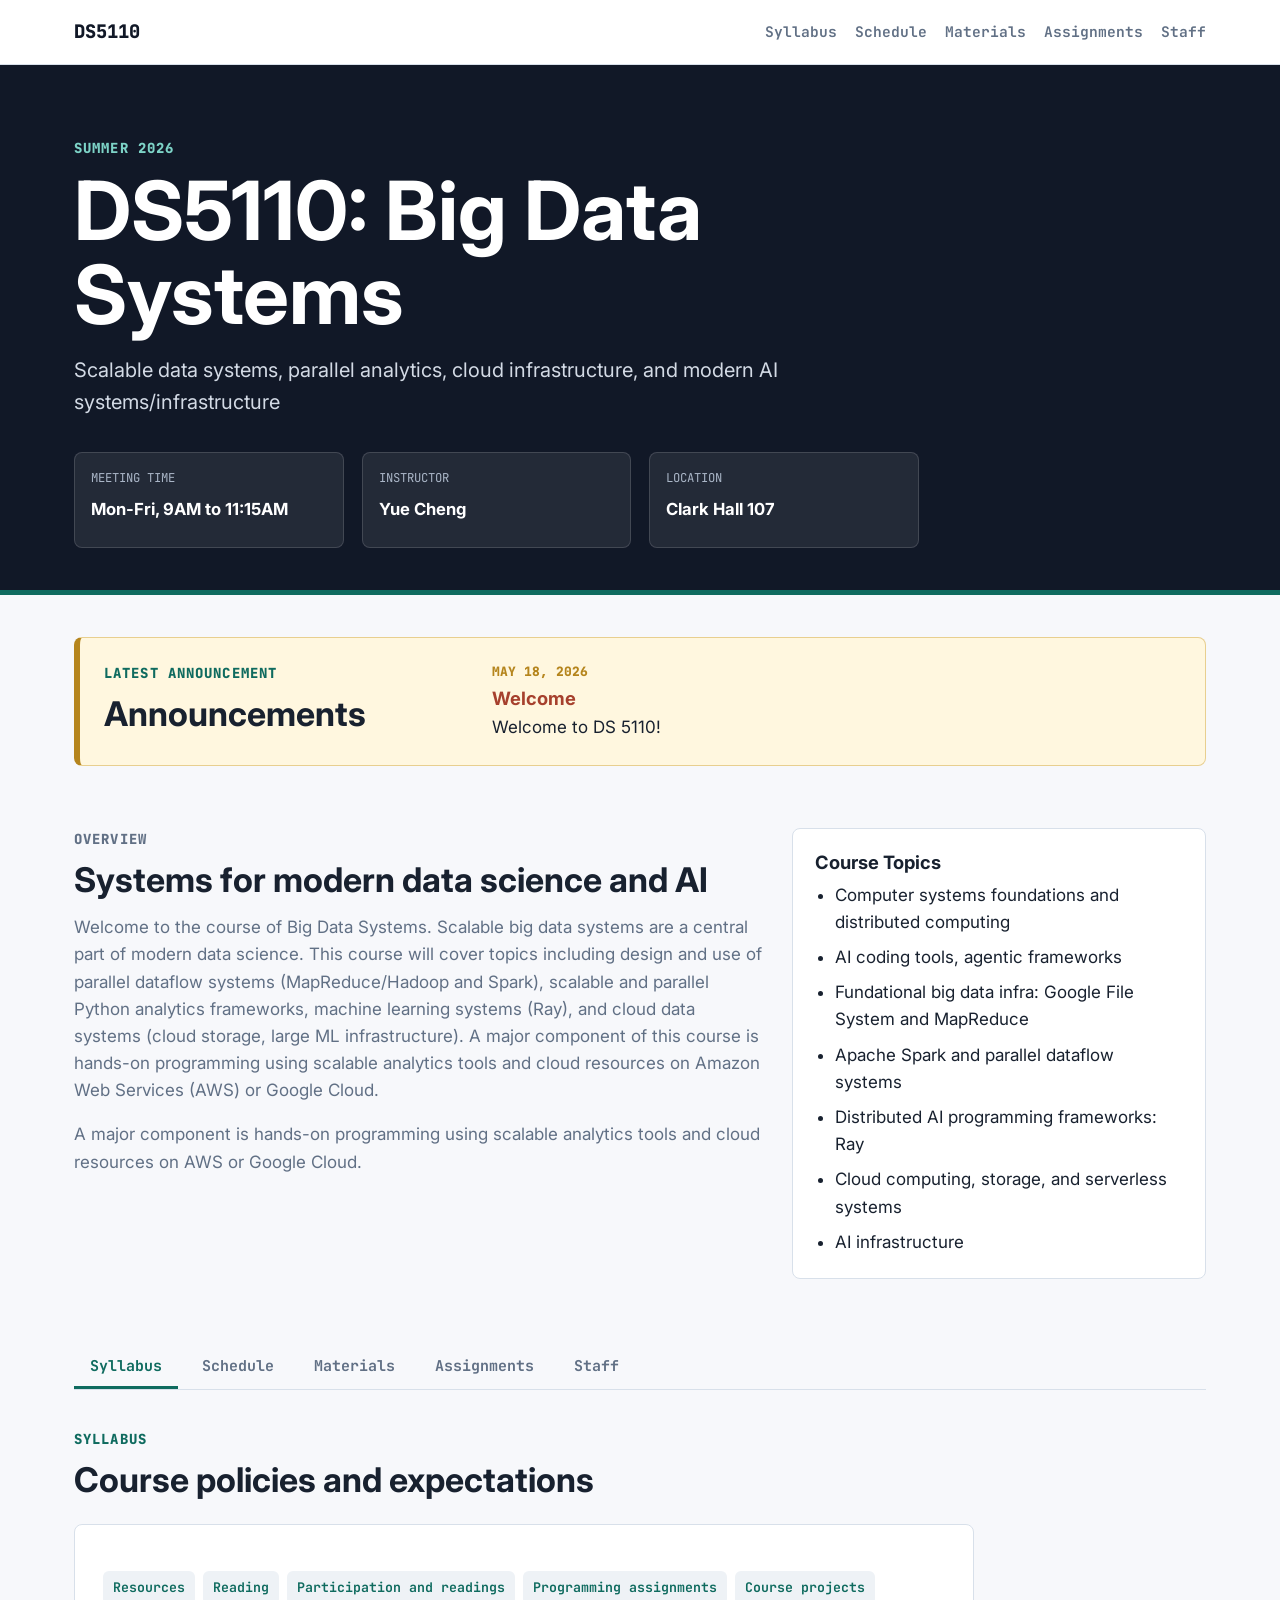
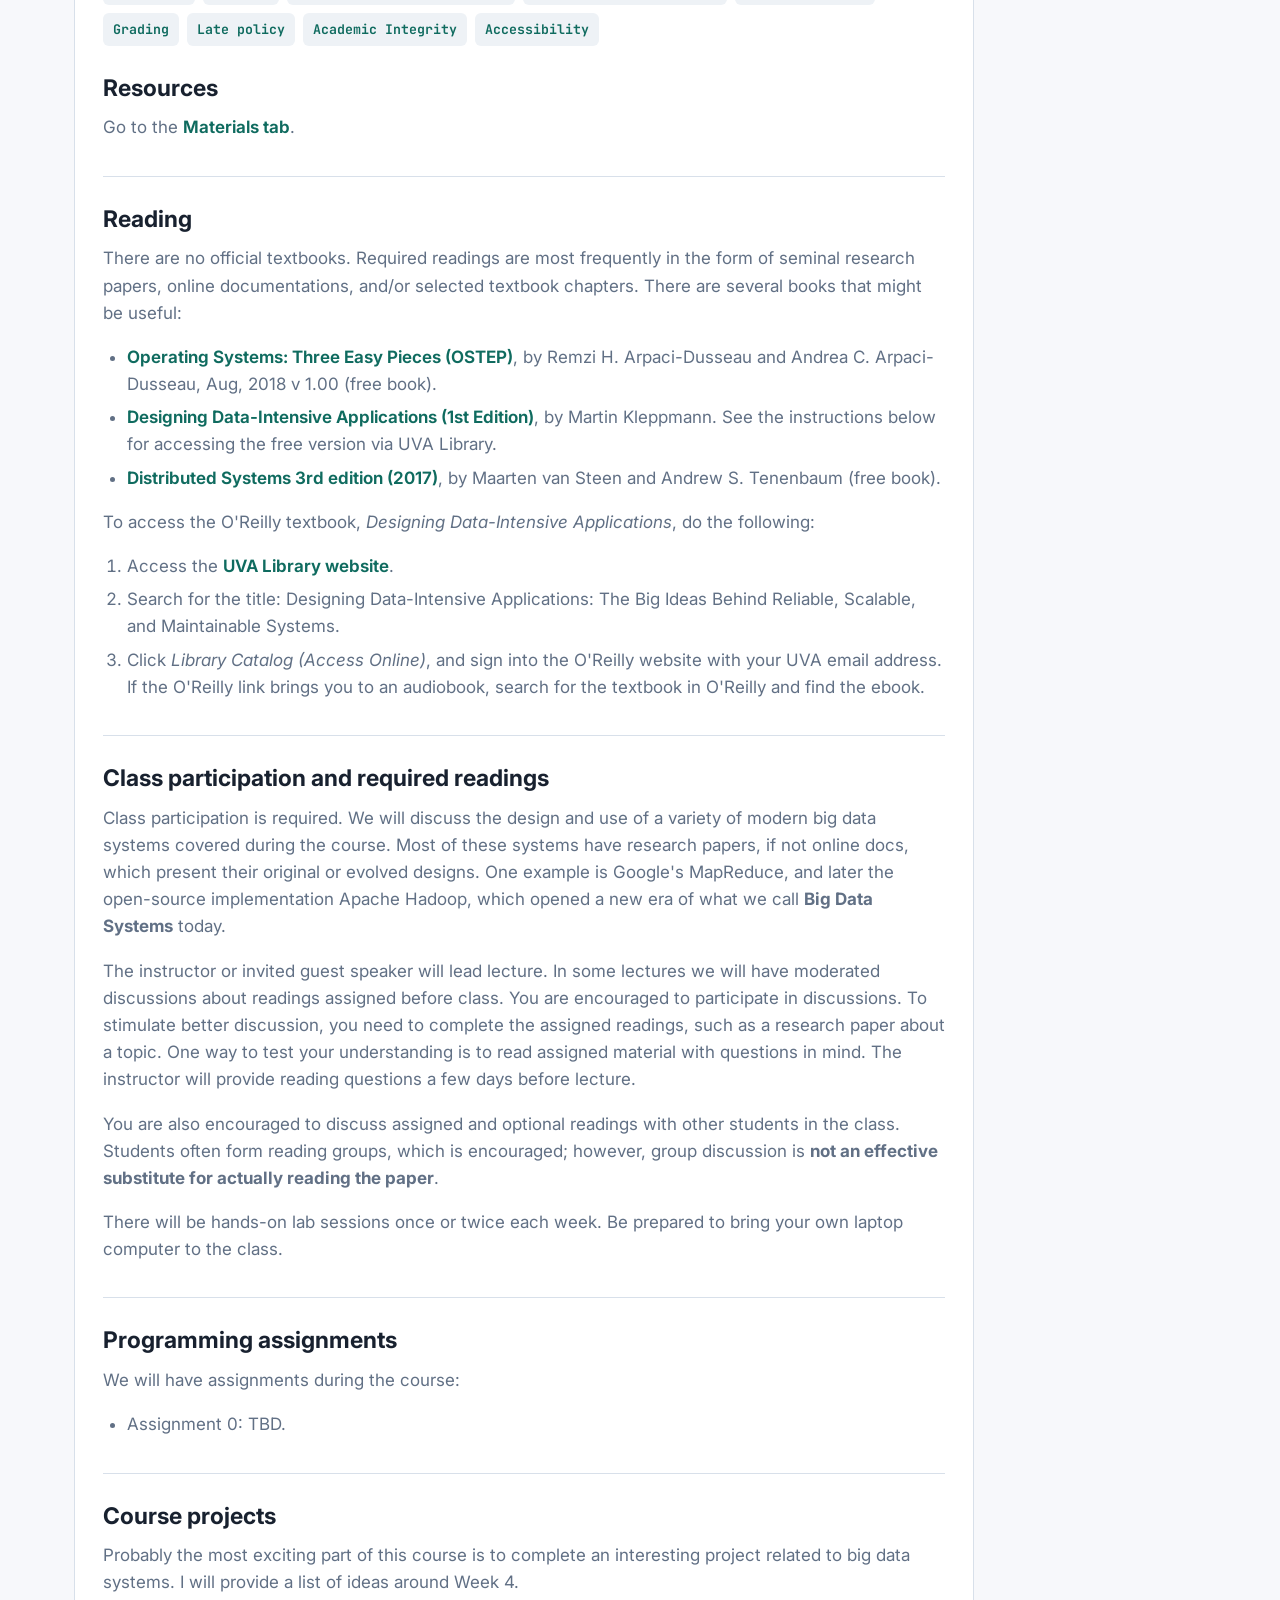
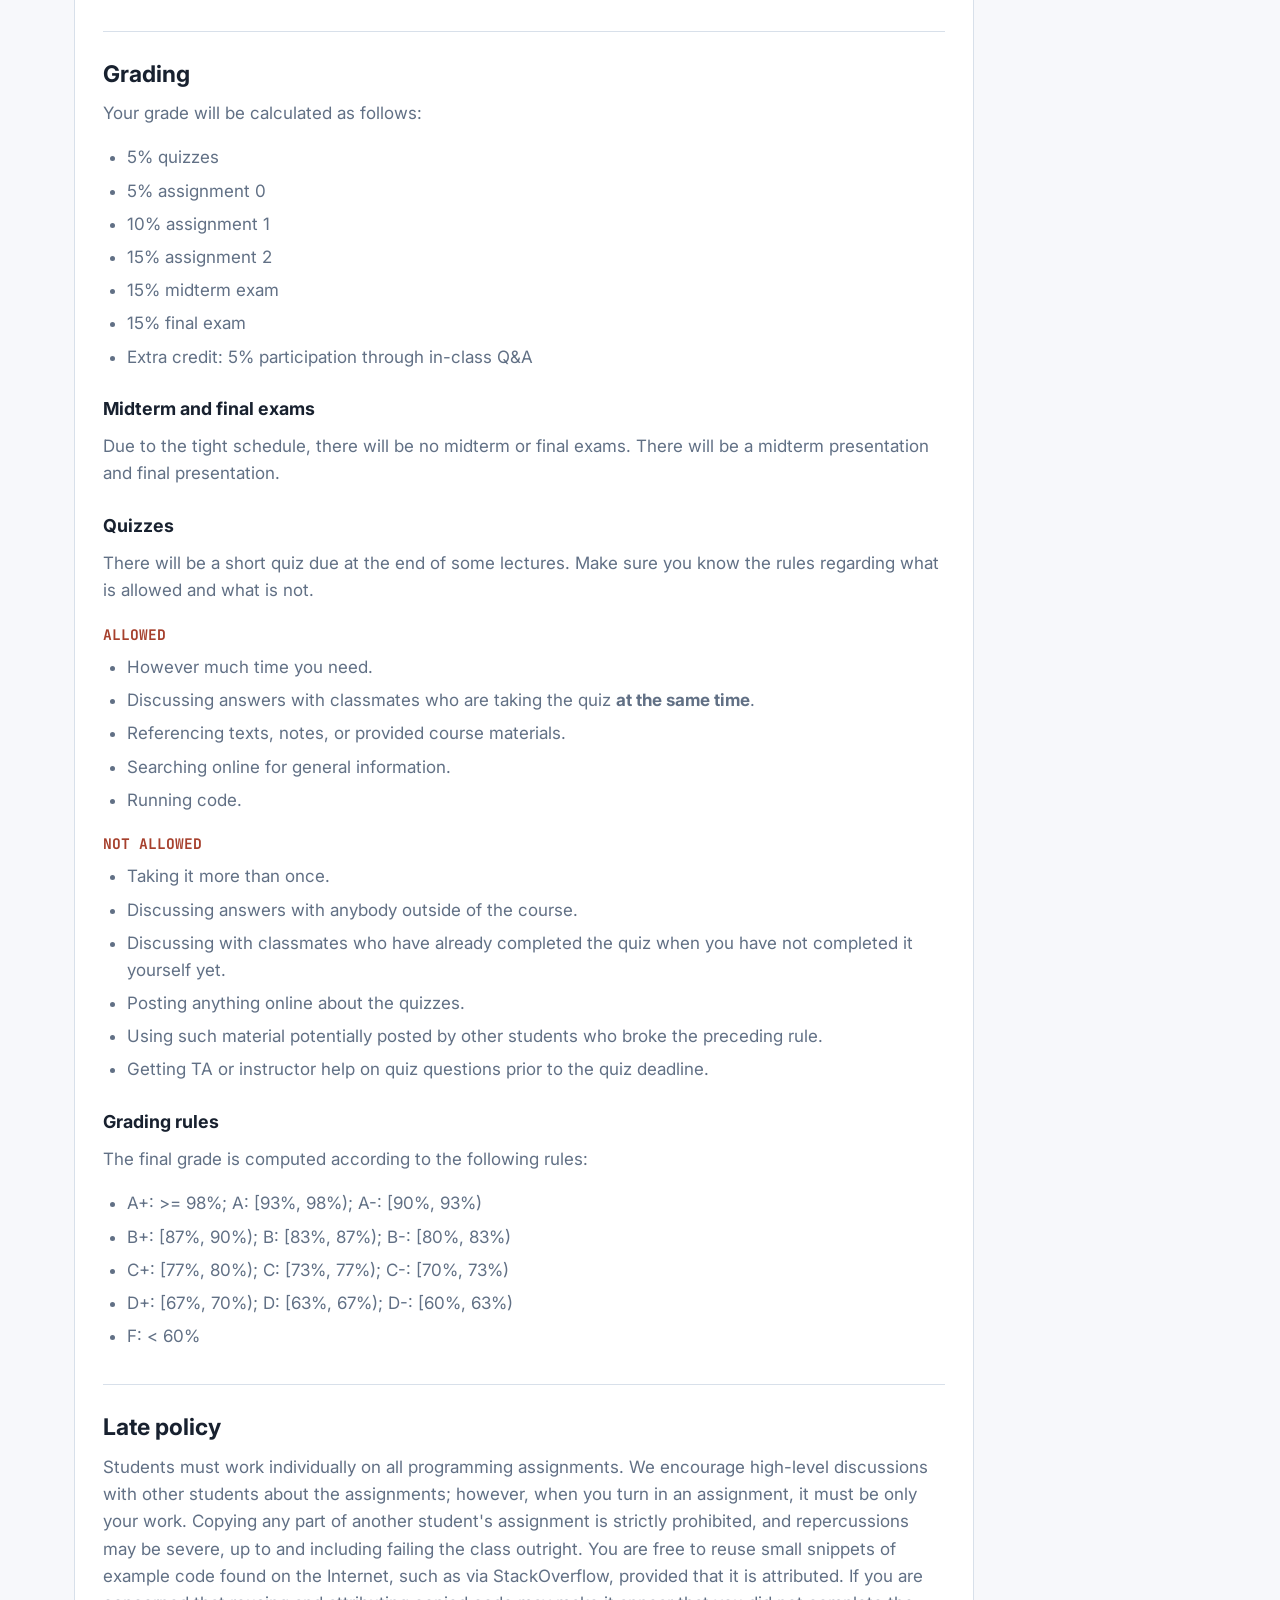
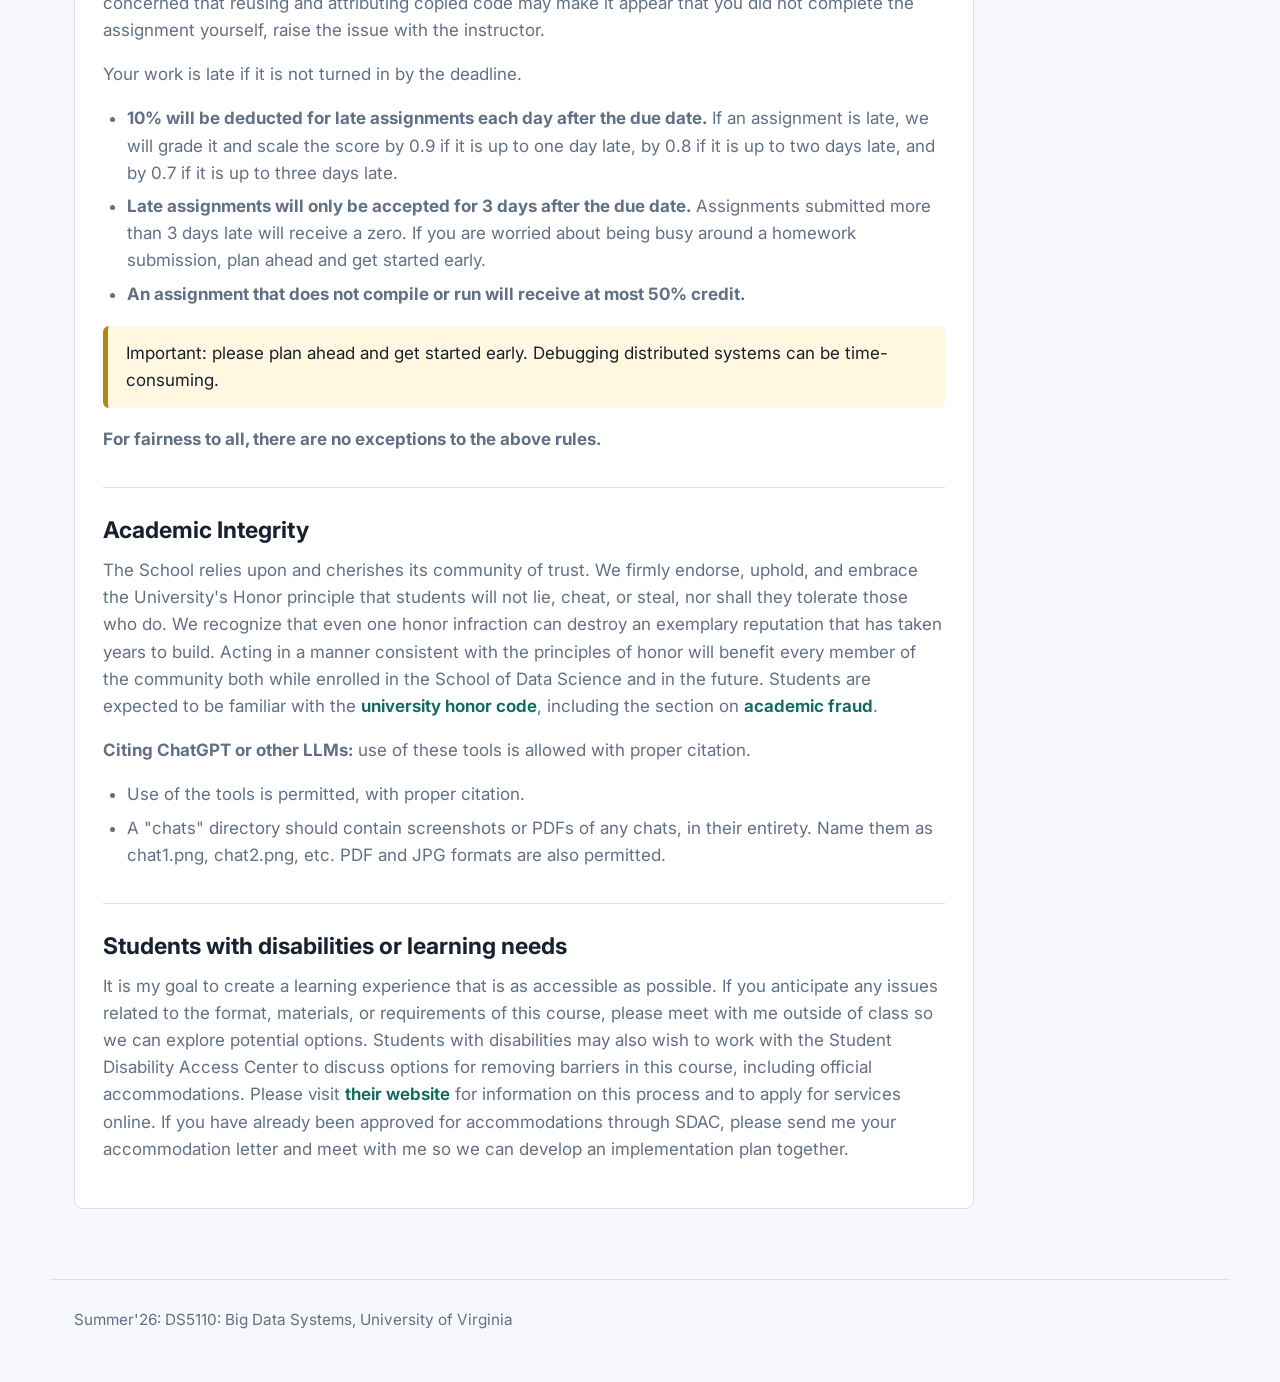
==== index.html @ e0367fbf "init commit" ====
<!DOCTYPE html>
<html lang="en">
<head>
  <meta charset="UTF-8">
  <meta name="viewport" content="width=device-width, initial-scale=1.0">
  <title>DS5110 Summer 2026 |  Data Eng II: Big Data Systems</title>
  <link rel="icon" href="assets/images/uva.ico" type="image/x-icon">
  <link rel="preconnect" href="https://fonts.googleapis.com">
  <link rel="preconnect" href="https://fonts.gstatic.com" crossorigin>
  <link href="https://fonts.googleapis.com/css2?family=JetBrains+Mono:wght@400;500;600;700&family=Inter:wght@400;500;600;700;800&display=swap" rel="stylesheet">
  <link rel="stylesheet" href="style.css?v=20260428-3">
</head>
<body>
  <nav class="nav">
    <div class="nav-inner">
      <a href="#home" class="nav-logo">DS5110</a>
      <div class="nav-links" aria-label="Course sections">
        <a href="#syllabus" data-tab-link="syllabus">Syllabus</a>
        <a href="#schedule" data-tab-link="schedule">Schedule</a>
        <a href="#materials" data-tab-link="materials">Materials</a>
        <a href="#assignments" data-tab-link="assignments">Assignments</a>
        <a href="#staff" data-tab-link="staff">Staff</a>
      </div>
    </div>
  </nav>

  <main id="home">
    <section class="hero">
      <div class="hero-content">
        <p class="term">Summer 2026</p>
        <h1>DS5110: Big Data Systems</h1>
        <p class="hero-copy">Scalable data systems, parallel analytics, cloud infrastructure, and modern AI systems/infrastructure</p>
        <div class="hero-meta" id="course-meta"></div>
      </div>
    </section>

    <section class="section announcement-section" aria-labelledby="announcement-title">
      <div class="announcement" id="announcement-box">
        <div>
          <p class="eyebrow">Latest Announcement</p>
          <h2 id="announcement-title">Announcements</h2>
        </div>
        <div class="announcement-list" id="announcement-list">
          <article class="announcement-item latest">
            <span class="announcement-date">May 4, 2026</span>
            <h3>Lecture materials will be posted here</h3>
            <p>Slides, readings, demos, and lab links will be added to the Materials tab as they become available.</p>
          </article>
        </div>
        <button class="announcement-toggle" id="announcement-toggle" type="button">Show all announcements</button>
      </div>
    </section>

    <section class="section overview-grid" aria-label="Course overview">
      <div>
        <p class="eyebrow">Overview</p>
        <h2>Systems for modern data science and AI</h2>
		<p>
	Welcome to the course of Big Data Systems. Scalable big data
systems are a central part of modern data science. This course will
cover topics including design and use of parallel dataflow systems
(MapReduce/Hadoop and Spark), scalable and parallel Python analytics
frameworks, machine learning systems (Ray), and cloud data systems
(cloud storage, large ML infrastructure). A major component of this
course is hands-on programming using scalable analytics tools and
cloud resources on Amazon Web Services (AWS) or Google Cloud.
		</p>
        <p>
A major component is hands-on programming using scalable analytics
tools and cloud resources on AWS or Google Cloud.
		</p>
      </div>
      <div class="info-panel">
        <h3>Course Topics</h3>
        <ul id="topic-list">
          <li>Computer systems foundations and distributed computing</li>
          <li>Google File System, HDFS, and MapReduce</li>
          <li>Apache Spark and parallel dataflow systems</li>
          <li>Parallel Python analytics and Ray</li>
          <li>Cloud computing, storage, and serverless systems</li>
          <li>Large-scale AI and LLM systems</li>
        </ul>
      </div>
    </section>

    <section class="section course-tabs">
      <div class="tab-list" role="tablist" aria-label="Course information">
        <button class="tab-button active" type="button" role="tab" aria-selected="true" data-tab="syllabus">Syllabus</button>
        <button class="tab-button" type="button" role="tab" aria-selected="false" data-tab="schedule">Schedule</button>
        <button class="tab-button" type="button" role="tab" aria-selected="false" data-tab="materials">Materials</button>
        <button class="tab-button" type="button" role="tab" aria-selected="false" data-tab="assignments">Assignments</button>
        <button class="tab-button" type="button" role="tab" aria-selected="false" data-tab="staff">Staff</button>
      </div>

      <section class="tab-panel active" id="syllabus" role="tabpanel">
        <div class="panel-header">
          <p class="eyebrow">Syllabus</p>
          <h2>Course policies and expectations</h2>
        </div>
        <div class="content-grid" id="syllabus-content"></div>
      </section>

      <section class="tab-panel" id="schedule" role="tabpanel">
        <div class="panel-header">
          <p class="eyebrow">Calendar</p>
          <h2>May 18 to June 12, Monday through Friday</h2>
        </div>
        <div class="schedule-tools">
          <label for="week-filter">Show</label>
          <select id="week-filter">
            <option value="all">All weeks</option>
            <option value="1">Week 1</option>
            <option value="2">Week 2</option>
            <option value="3">Week 3</option>
            <option value="4">Week 4</option>
          </select>
        </div>
        <div class="schedule-table-wrap">
          <table class="schedule-table">
            <thead>
              <tr>
                <th>Date</th>
                <th>Topic</th>
                <th>Materials</th>
                <th>Notes</th>
              </tr>
            </thead>
            <tbody id="schedule-body"></tbody>
          </table>
        </div>
      </section>

      <section class="tab-panel" id="materials" role="tabpanel">
        <div class="panel-header">
          <p class="eyebrow">Lecture Materials</p>
          <h2>Slides, readings, and demos</h2>
        </div>
        <div class="materials-grid" id="materials-grid"></div>
      </section>

      <section class="tab-panel" id="assignments" role="tabpanel">
        <div class="panel-header">
          <p class="eyebrow">Assignments</p>
          <h2>Coursework and deadlines</h2>
        </div>
        <div class="assignment-list" id="assignment-list"></div>
      </section>

      <section class="tab-panel" id="staff" role="tabpanel">
        <div class="panel-header">
          <p class="eyebrow">Staff</p>
          <h2>Instructor and course support</h2>
        </div>
        <div class="staff-grid" id="staff-grid"></div>
      </section>
    </section>
  </main>

  <footer class="footer">
    <p>Summer'26: DS5110: Big Data Systems, University of Virginia</p>
  </footer>

  <script src="app.js?v=20260428-4"></script>
</body>
</html>
---- style.css ----
*, *::before, *::after { box-sizing: border-box; }

:root {
  --bg: #f7f8fb;
  --surface: #ffffff;
  --surface-2: #eef2f6;
  --ink: #18212f;
  --muted: #617085;
  --line: #d8e0ea;
  --accent: #0f6b5f;
  --accent-2: #a6402d;
  --gold: #b5851d;
  --nav: #111827;
  --font-sans: "Inter", -apple-system, BlinkMacSystemFont, "Segoe UI", sans-serif;
  --font-mono: "JetBrains Mono", "SFMono-Regular", Consolas, monospace;
  --max-w: 1180px;
}

html {
  scroll-behavior: smooth;
  background: var(--bg);
  color: var(--ink);
  font-family: var(--font-sans);
  font-size: 17px;
  line-height: 1.6;
}

body {
  margin: 0;
  background: var(--bg);
}

a {
  color: var(--accent);
  font-weight: 650;
  text-decoration: none;
}

a:hover { text-decoration: underline; }

.nav {
  position: sticky;
  top: 0;
  z-index: 20;
  background: rgba(255, 255, 255, .94);
  border-bottom: 1px solid var(--line);
  backdrop-filter: blur(12px);
}

.nav-inner {
  max-width: var(--max-w);
  min-height: 64px;
  margin: 0 auto;
  padding: 0 24px;
  display: flex;
  align-items: center;
  justify-content: space-between;
  gap: 24px;
}

.nav-logo {
  color: var(--nav);
  font-family: var(--font-mono);
  font-size: 1.1rem;
  font-weight: 800;
  letter-spacing: 0;
}

.nav-links {
  display: flex;
  align-items: center;
  gap: 18px;
  font-family: var(--font-mono);
  font-size: .86rem;
  white-space: nowrap;
}

.nav-links a { color: var(--muted); }
.nav-links a:hover { color: var(--ink); }

.hero {
  background: var(--nav);
  color: #fff;
  border-bottom: 5px solid var(--accent);
}

.hero-content {
  max-width: var(--max-w);
  margin: 0 auto;
  padding: 72px 24px 42px;
}

.term,
.eyebrow {
  margin: 0 0 10px;
  color: var(--accent);
  font-family: var(--font-mono);
  font-size: .82rem;
  font-weight: 800;
  letter-spacing: .08em;
  text-transform: uppercase;
}

.hero .term { color: #7dd3c7; }

h1, h2, h3, p { margin-top: 0; }

h1 {
  max-width: 820px;
  margin-bottom: 18px;
  font-size: clamp(2.4rem, 7vw, 4.8rem);
  line-height: 1.02;
  letter-spacing: 0;
}

h2 {
  margin-bottom: 14px;
  font-size: 2rem;
  line-height: 1.18;
  letter-spacing: 0;
}

h3 {
  margin-bottom: 8px;
  font-size: 1.08rem;
  line-height: 1.25;
}

.hero-copy {
  max-width: 760px;
  color: #d3dae5;
  font-size: 1.18rem;
}

.hero-meta {
  display: grid;
  grid-template-columns: repeat(4, minmax(0, 1fr));
  gap: 18px;
  margin-top: 34px;
}

.meta-card {
  min-height: 96px;
  padding: 16px;
  background: rgba(255, 255, 255, .08);
  border: 1px solid rgba(255, 255, 255, .14);
  border-radius: 8px;
}

.meta-label {
  display: block;
  margin-bottom: 8px;
  color: #aab6c7;
  font-family: var(--font-mono);
  font-size: .72rem;
  text-transform: uppercase;
}

.meta-card strong {
  color: #fff;
  font-size: .98rem;
}

.section {
  max-width: var(--max-w);
  margin: 0 auto;
  padding: 42px 24px;
}

.announcement-section { padding-bottom: 20px; }

.announcement {
  display: grid;
  grid-template-columns: minmax(240px, 360px) 1fr;
  gap: 28px;
  padding: 24px;
  background: #fff7df;
  border: 1px solid #e8cf8f;
  border-left: 6px solid var(--gold);
  border-radius: 8px;
}

.announcement h2 { margin-bottom: 0; }
.announcement p:last-child { margin-bottom: 0; }

.announcement-list {
  display: grid;
  gap: 34px;
}

.announcement-item {
  padding-top: 34px;
  margin-top: 0;
  border-top: 1px solid rgba(181, 133, 29, .35);
}

.announcement-item:first-child {
  padding-top: 0;
  border-top: 0;
}

.announcement-item + .announcement-item {
  margin-top: 10px;
}

.announcement-item h3 {
  margin-bottom: 4px;
}

.announcement-item.latest h3 {
  color: var(--accent-2);
}

.announcement-date {
  display: block;
  margin-bottom: 4px;
  color: var(--gold);
  font-family: var(--font-mono);
  font-size: .76rem;
  font-weight: 800;
  text-transform: uppercase;
}

.announcement-toggle {
  justify-self: start;
  min-height: 38px;
  margin-top: 18px;
  padding: 0;
  color: var(--accent);
  background: transparent;
  border: 0;
  border-bottom: 1px solid currentColor;
  font-family: var(--font-mono);
  font-size: .84rem;
  font-weight: 800;
  cursor: pointer;
}

.announcement-toggle:hover {
  color: var(--accent-2);
}

.overview-grid {
  display: grid;
  grid-template-columns: minmax(0, 1.25fr) minmax(300px, .75fr);
  gap: 28px;
  align-items: start;
}

.overview-grid p { color: var(--muted); }

.info-panel,
.content-card,
.material-card,
.assignment-row,
.staff-card {
  background: var(--surface);
  border: 1px solid var(--line);
  border-radius: 8px;
}

.info-panel { padding: 22px; }

.info-panel ul {
  margin: 0;
  padding-left: 20px;
}

.info-panel li + li { margin-top: 8px; }

.course-tabs { padding-top: 24px; }

.tab-list {
  display: flex;
  gap: 8px;
  margin-bottom: 18px;
  overflow-x: auto;
  border-bottom: 1px solid var(--line);
}

.tab-button {
  appearance: none;
  min-height: 44px;
  padding: 10px 16px;
  background: transparent;
  color: var(--muted);
  border: 0;
  border-bottom: 3px solid transparent;
  font-family: var(--font-mono);
  font-size: .88rem;
  font-weight: 700;
  cursor: pointer;
}

.tab-button.active {
  color: var(--accent);
  border-bottom-color: var(--accent);
}

.tab-panel {
  display: none;
  padding-top: 20px;
}

.tab-panel.active { display: block; }

.panel-header {
  max-width: 780px;
  margin-bottom: 24px;
}

.content-grid {
  display: grid;
  grid-template-columns: repeat(2, minmax(0, 1fr));
  gap: 16px;
}

.syllabus-doc {
  max-width: 900px;
  padding: 28px;
  background: var(--surface);
  border: 1px solid var(--line);
  border-radius: 8px;
}

.syllabus-doc section + section {
  margin-top: 34px;
  padding-top: 28px;
  border-top: 1px solid var(--line);
}

.syllabus-doc h3 {
  margin-bottom: 12px;
  font-size: 1.35rem;
}

.syllabus-doc h4 {
  margin: 24px 0 10px;
  font-size: 1.05rem;
}

.syllabus-doc h5 {
  margin: 18px 0 8px;
  color: var(--accent-2);
  font-family: var(--font-mono);
  font-size: .86rem;
  text-transform: uppercase;
}

.syllabus-doc p,
.syllabus-doc li {
  color: var(--muted);
}

.syllabus-doc ul,
.syllabus-doc ol {
  margin-top: 0;
  padding-left: 24px;
}

.syllabus-doc li + li {
  margin-top: 6px;
}

.syllabus-doc blockquote {
  margin: 18px 0;
  padding: 14px 18px;
  color: var(--ink);
  background: #fff7df;
  border-left: 5px solid var(--gold);
  border-radius: 6px;
}

.source-note {
  color: var(--muted);
  font-family: var(--font-mono);
  font-size: .82rem;
}

.syllabus-toc {
  display: flex;
  flex-wrap: wrap;
  gap: 8px;
  margin: 18px 0 28px;
}

.syllabus-toc a {
  padding: 6px 10px;
  background: var(--surface-2);
  border-radius: 6px;
  font-family: var(--font-mono);
  font-size: .78rem;
}

.content-card,
.material-card,
.staff-card {
  padding: 20px;
}

.content-card p,
.assignment-row p,
.staff-card p,
.material-card p {
  margin-bottom: 0;
  color: var(--muted);
}

.schedule-tools {
  display: flex;
  align-items: center;
  gap: 10px;
  margin-bottom: 14px;
  font-family: var(--font-mono);
  font-size: .88rem;
}

.schedule-tools select {
  min-height: 38px;
  padding: 6px 10px;
  color: var(--ink);
  background: var(--surface);
  border: 1px solid var(--line);
  border-radius: 6px;
  font: inherit;
}

.schedule-table-wrap {
  overflow-x: auto;
  background: var(--surface);
  border: 1px solid var(--line);
  border-radius: 8px;
}

.schedule-table {
  width: 100%;
  border-collapse: collapse;
  min-width: 780px;
}

.schedule-table th,
.schedule-table td {
  padding: 14px 16px;
  text-align: left;
  vertical-align: top;
  border-bottom: 1px solid var(--line);
}

.schedule-table th {
  background: var(--surface-2);
  color: var(--muted);
  font-family: var(--font-mono);
  font-size: .78rem;
  text-transform: uppercase;
}

.schedule-table tr:last-child td { border-bottom: 0; }

.date-cell strong {
  display: block;
  white-space: nowrap;
}

.week-label {
  display: block;
  margin-bottom: 4px;
  color: var(--accent-2);
  font-family: var(--font-mono);
  font-size: .74rem;
  font-weight: 800;
  text-transform: uppercase;
}

.materials-cell,
.note-cell {
  color: var(--muted);
}

.materials-grid,
.staff-grid {
  display: grid;
  grid-template-columns: repeat(2, minmax(0, 1fr));
  gap: 16px;
}

.material-links {
  display: flex;
  flex-wrap: wrap;
  gap: 10px;
  margin-top: 14px;
  font-family: var(--font-mono);
  font-size: .86rem;
}

.muted { color: var(--muted); }

.assignment-list {
  display: grid;
  gap: 12px;
}

.assignment-row {
  display: grid;
  grid-template-columns: 1fr auto;
  gap: 18px;
  align-items: center;
  padding: 18px 20px;
}

.assignment-row h3 a {
  color: var(--ink);
}

.assignment-row h3 a:hover {
  color: var(--accent);
}

.assignment-meta {
  display: flex;
  flex-wrap: wrap;
  gap: 8px;
  justify-content: flex-end;
}

.assignment-meta span {
  padding: 4px 8px;
  background: var(--surface-2);
  border-radius: 6px;
  color: var(--muted);
  font-family: var(--font-mono);
  font-size: .78rem;
}

.assignment-meta .status-open {
  color: #0f5132;
  background: #dff3e8;
}

.assignment-meta .status-closed {
  color: #842029;
  background: #f8d7da;
}

.assignment-action {
  justify-self: end;
}

.doc-page {
  background: var(--bg);
}

.doc-shell {
  max-width: 960px;
  margin: 0 auto;
  padding: 44px 24px 64px;
}

.doc-back {
  display: inline-flex;
  margin-bottom: 24px;
  font-family: var(--font-mono);
  font-size: .86rem;
}

.assignment-doc {
  padding: 36px;
  background: var(--surface);
  border: 1px solid var(--line);
  border-radius: 8px;
}

.assignment-doc header {
  padding-bottom: 24px;
  margin-bottom: 28px;
  border-bottom: 1px solid var(--line);
}

.assignment-doc .assignment-kicker {
  margin-bottom: 8px;
  color: var(--accent);
  font-family: var(--font-mono);
  font-size: .82rem;
  font-weight: 800;
  letter-spacing: .08em;
  text-transform: uppercase;
}

.assignment-doc h1 {
  color: var(--ink);
  font-size: clamp(2rem, 5vw, 3.2rem);
}

.assignment-due {
  margin-bottom: 0;
  color: var(--accent-2);
  font-family: var(--font-mono);
  font-weight: 800;
}

.assignment-doc section + section {
  margin-top: 34px;
  padding-top: 28px;
  border-top: 1px solid var(--line);
}

.assignment-doc h2 {
  font-size: 1.45rem;
}

.assignment-doc h3 {
  margin-top: 22px;
  color: var(--ink);
}

.assignment-doc p,
.assignment-doc li {
  color: var(--muted);
}

.assignment-doc ul,
.assignment-doc ol {
  padding-left: 24px;
}

.assignment-doc li + li {
  margin-top: 8px;
}

.assignment-doc pre {
  overflow-x: auto;
  padding: 16px;
  color: #e7edf5;
  background: #111827;
  border-radius: 8px;
  font-family: var(--font-mono);
  font-size: .88rem;
  line-height: 1.6;
}

.assignment-doc code {
  font-family: var(--font-mono);
}

.assignment-doc :not(pre) > code {
  padding: 2px 5px;
  color: var(--accent-2);
  background: var(--surface-2);
  border-radius: 4px;
}

.assignment-callout {
  margin: 20px 0;
  padding: 16px 18px;
  color: var(--ink);
  background: #fff7df;
  border-left: 5px solid var(--gold);
  border-radius: 6px;
}

.assignment-doc figure {
  width: fit-content;
  max-width: 100%;
  margin: 22px auto;
}

.assignment-doc img {
  display: block;
  max-width: min(100%, 720px);
  height: auto;
  border: 1px solid var(--line);
  border-radius: 8px;
}

.assignment-doc figcaption {
  margin-top: 8px;
  color: var(--muted);
  font-family: var(--font-mono);
  font-size: .78rem;
  text-align: center;
}

.staff-role {
  display: inline-block;
  margin-bottom: 10px;
  color: var(--accent-2);
  font-family: var(--font-mono);
  font-size: .76rem;
  font-weight: 800;
  text-transform: uppercase;
}

.footer {
  max-width: var(--max-w);
  margin: 28px auto 0;
  padding: 28px 24px 46px;
  border-top: 1px solid var(--line);
  color: var(--muted);
  font-size: .9rem;
}

.footer p { margin-bottom: 4px; }

@media (max-width: 900px) {
  .hero-meta,
  .overview-grid,
  .content-grid,
  .materials-grid,
  .staff-grid,
  .announcement {
    grid-template-columns: 1fr;
  }

  .assignment-row {
    grid-template-columns: 1fr;
    align-items: start;
  }

  .assignment-meta { justify-content: flex-start; }
}

@media (max-width: 680px) {
  html { font-size: 16px; }

  .nav-inner {
    align-items: flex-start;
    flex-direction: column;
    padding-top: 12px;
    padding-bottom: 12px;
    gap: 8px;
  }

  .nav-links {
    width: 100%;
    gap: 12px;
    overflow-x: auto;
  }

  .hero-content { padding-top: 48px; }
  .section { padding-left: 16px; padding-right: 16px; }
}
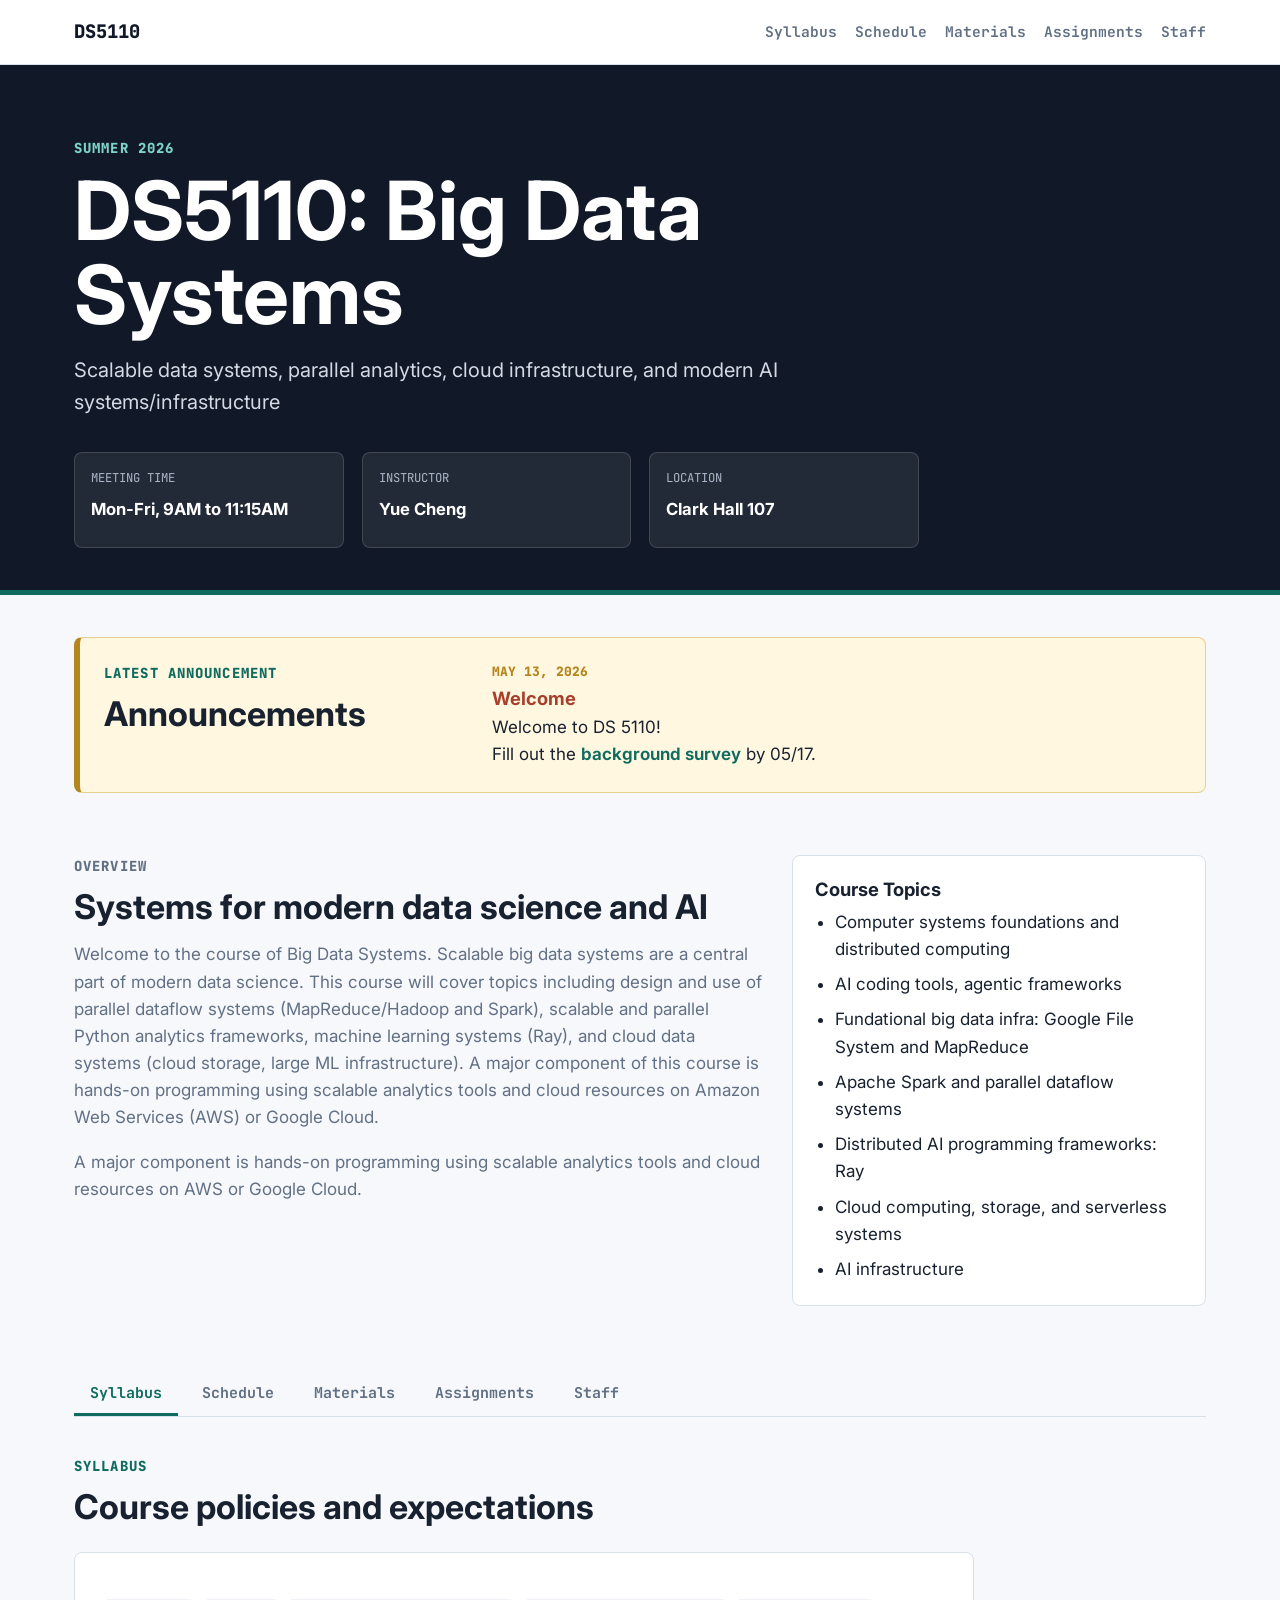
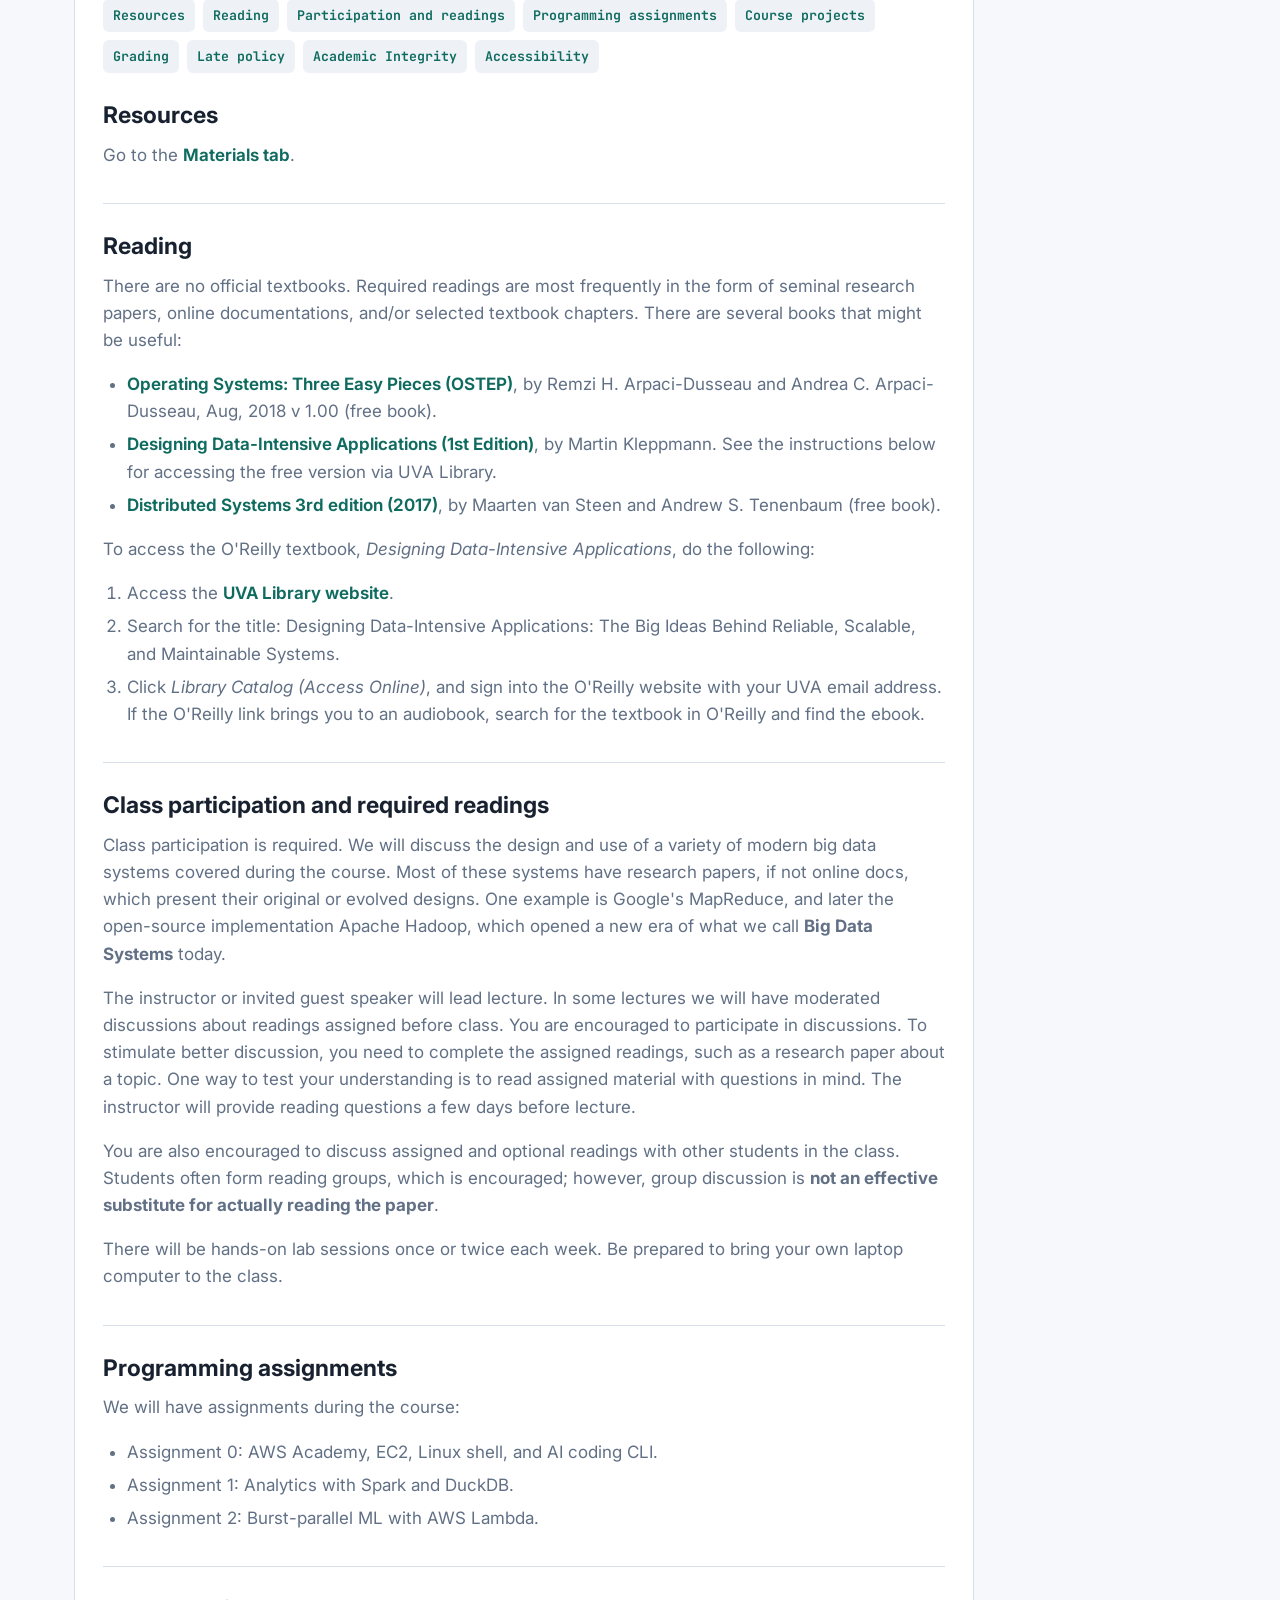
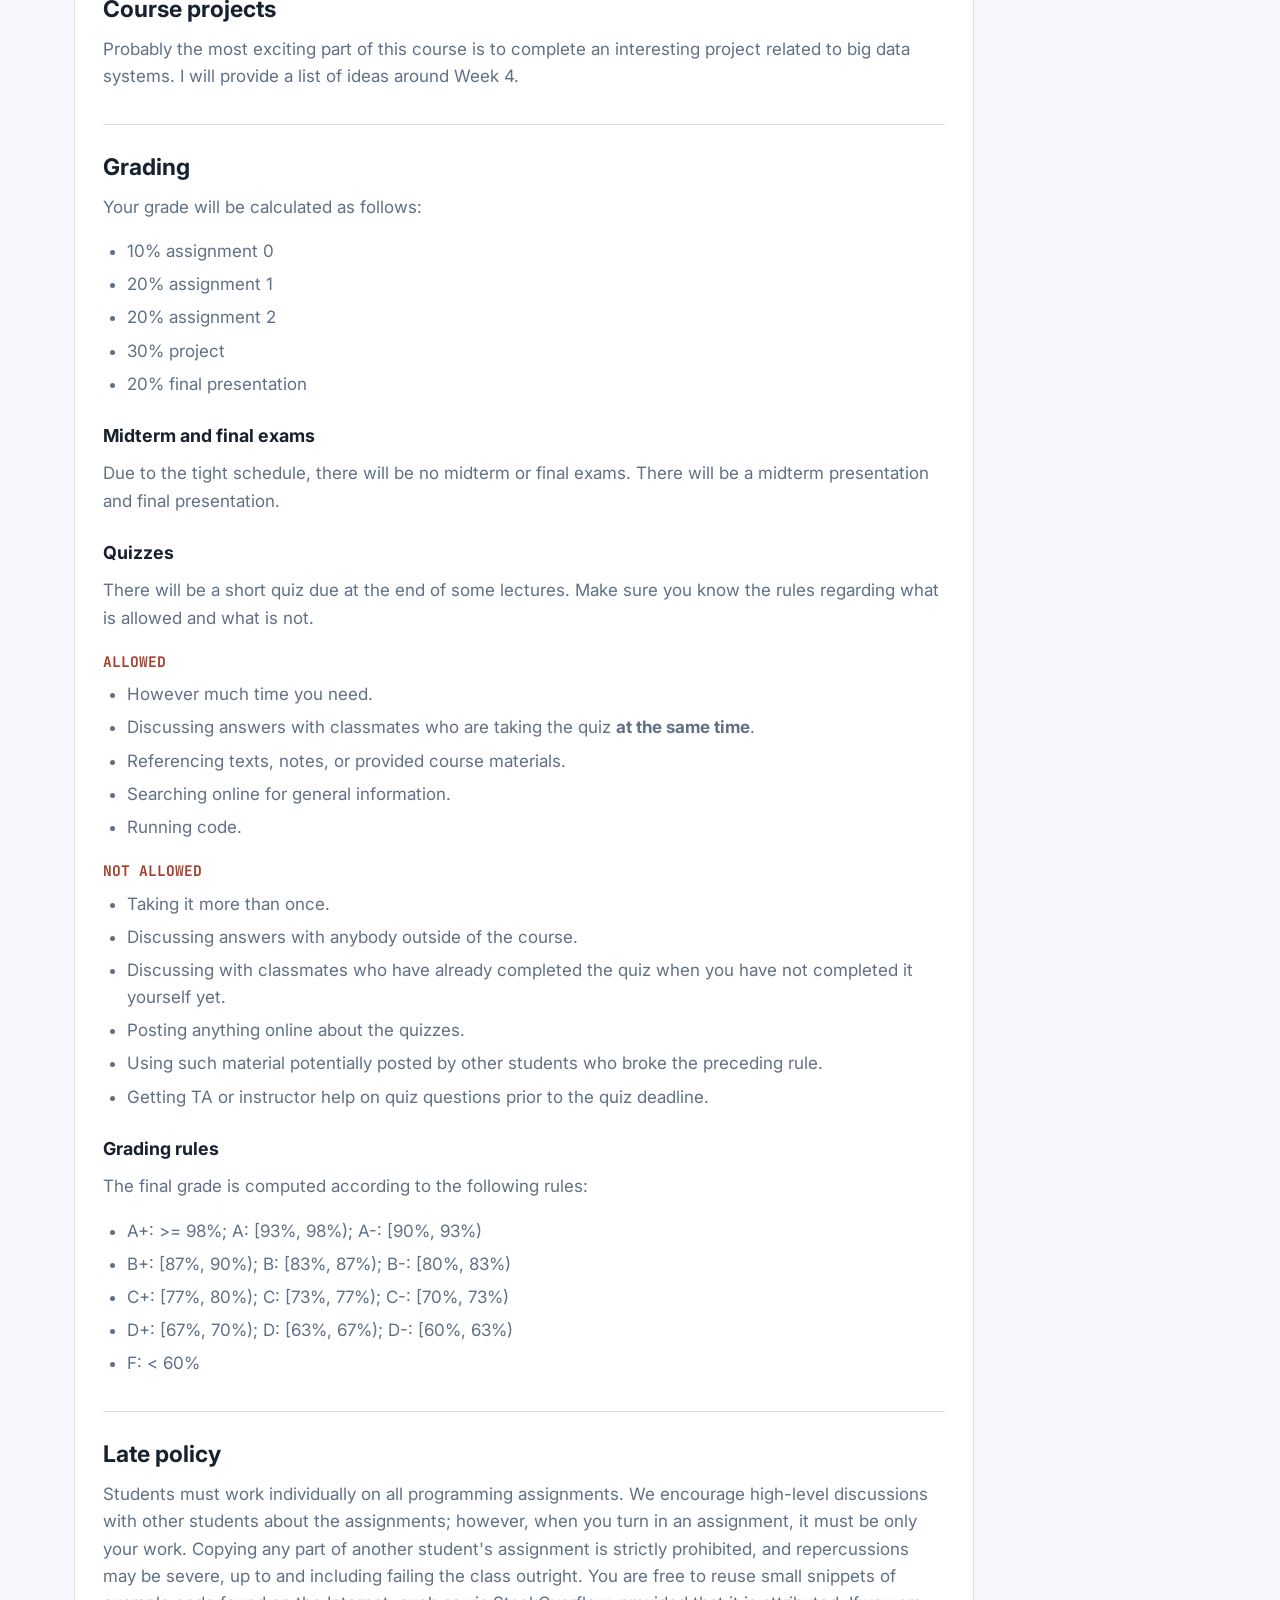
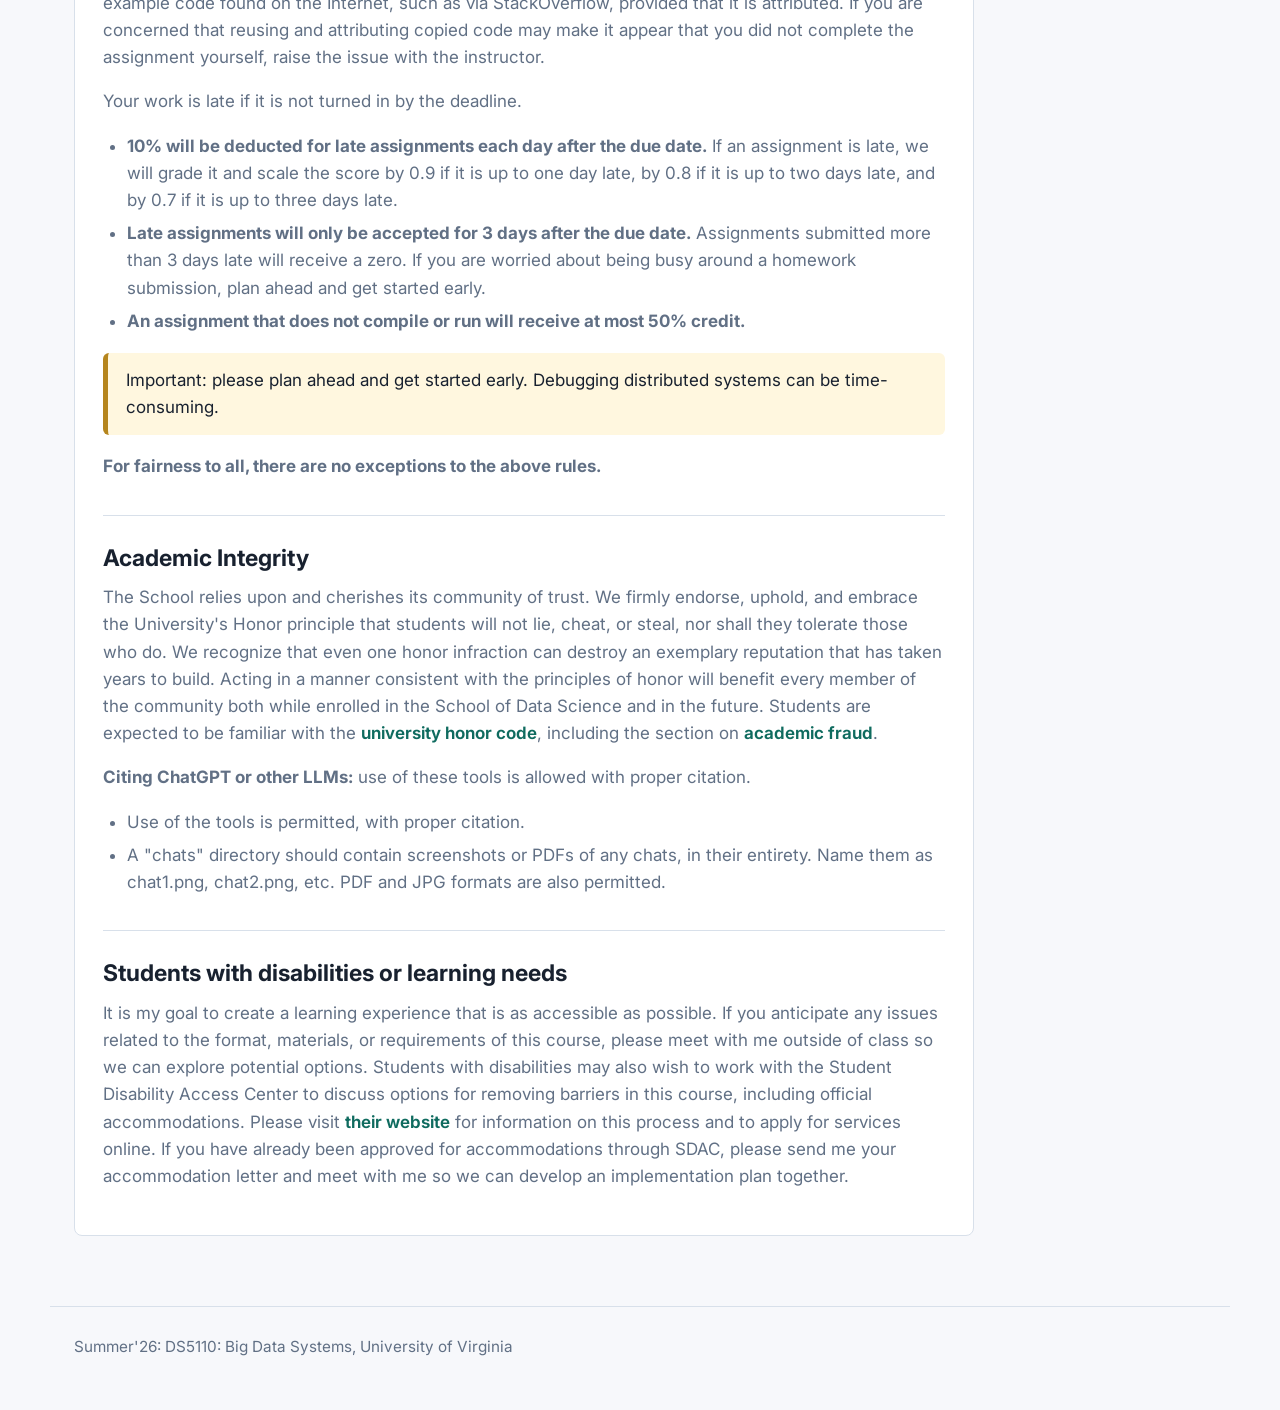
==== commit 4f398a61: "added survey link" ====
--- a/index.html
+++ b/index.html
@@ -160,6 +160,6 @@
     <p>Summer'26: DS5110: Big Data Systems, University of Virginia</p>
   </footer>
 
-  <script src="app.js?v=20260428-4"></script>
+  <script src="app.js?v=20260513-2"></script>
 </body>
 </html>
--- a/style.css
+++ b/style.css
@@ -476,6 +476,10 @@
   color: var(--muted);
 }
 
+.materials-cell .material-line + .material-line {
+  margin-top: 6px;
+}
+
 .materials-grid,
 .staff-grid {
   display: grid;
@@ -628,6 +632,8 @@
 
 .assignment-doc pre {
   overflow-x: auto;
+  white-space: pre-wrap;
+  overflow-wrap: anywhere;
   padding: 16px;
   color: #e7edf5;
   background: #111827;
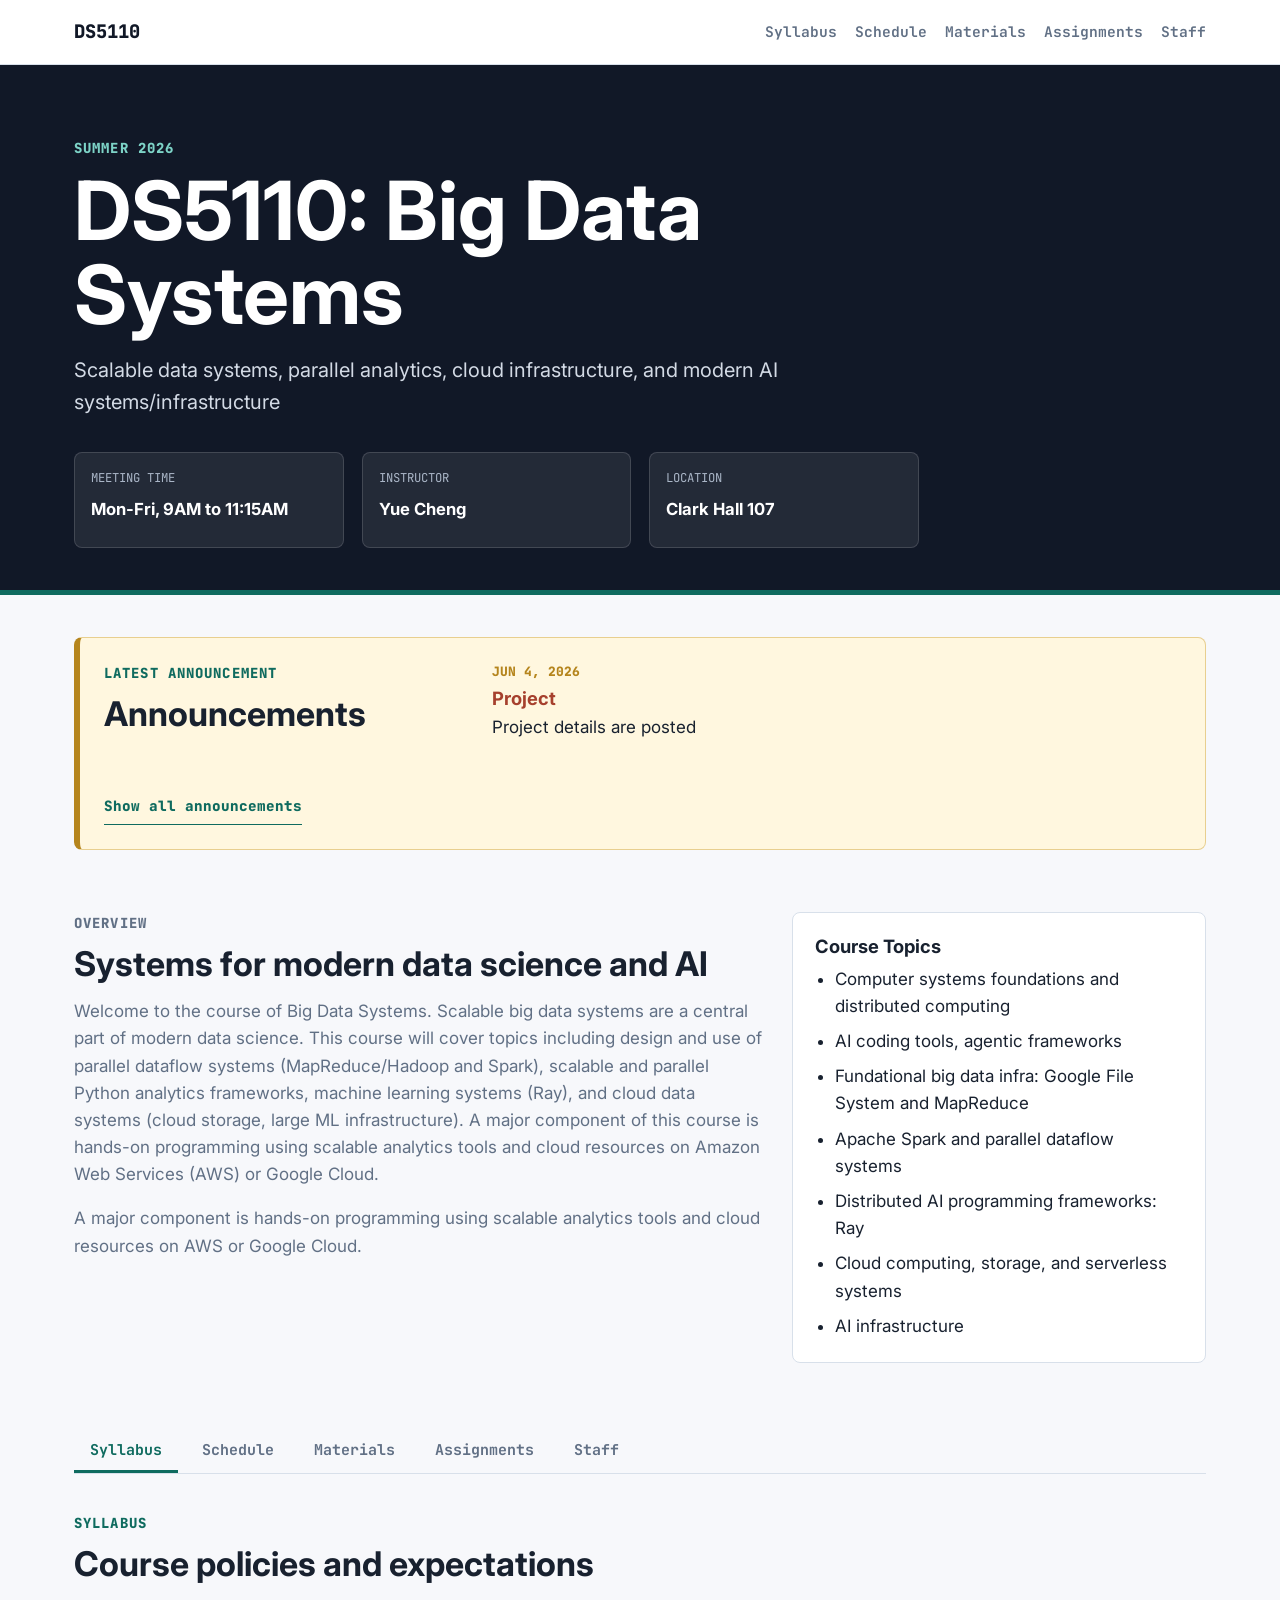
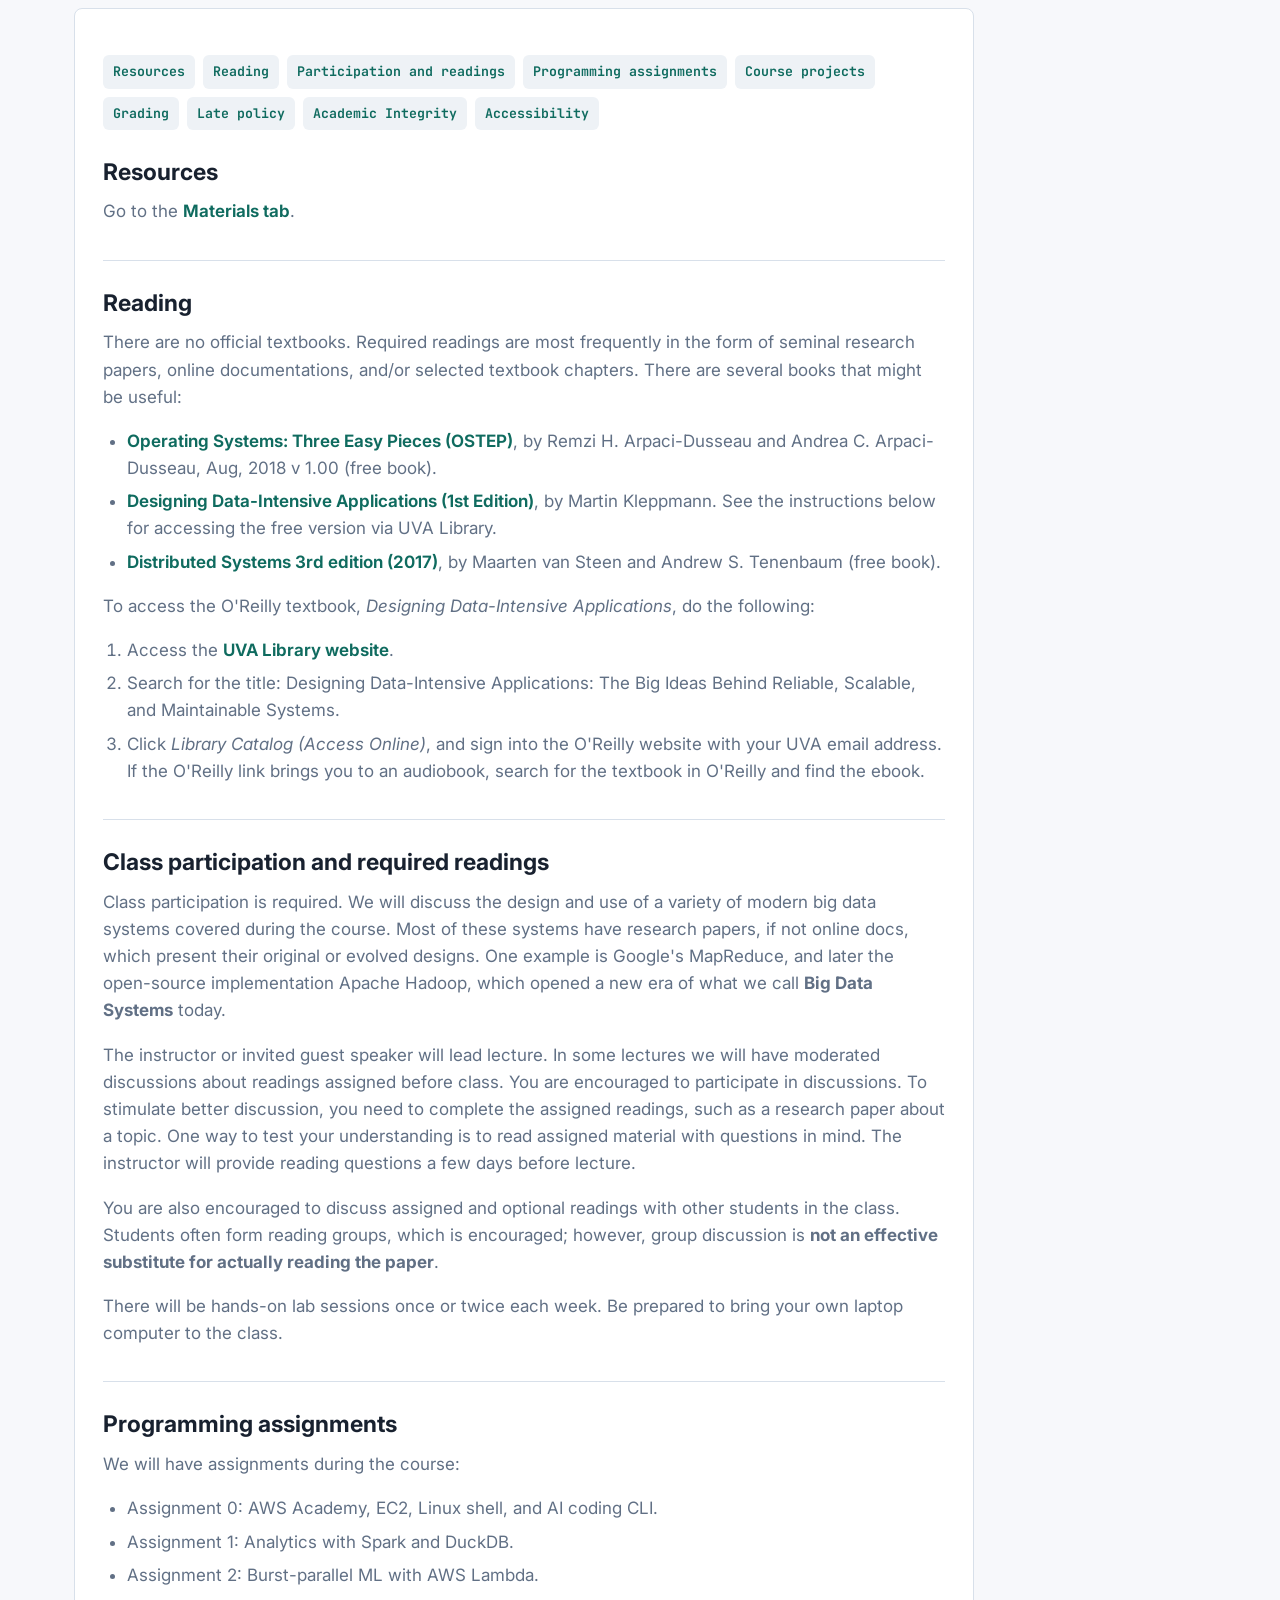
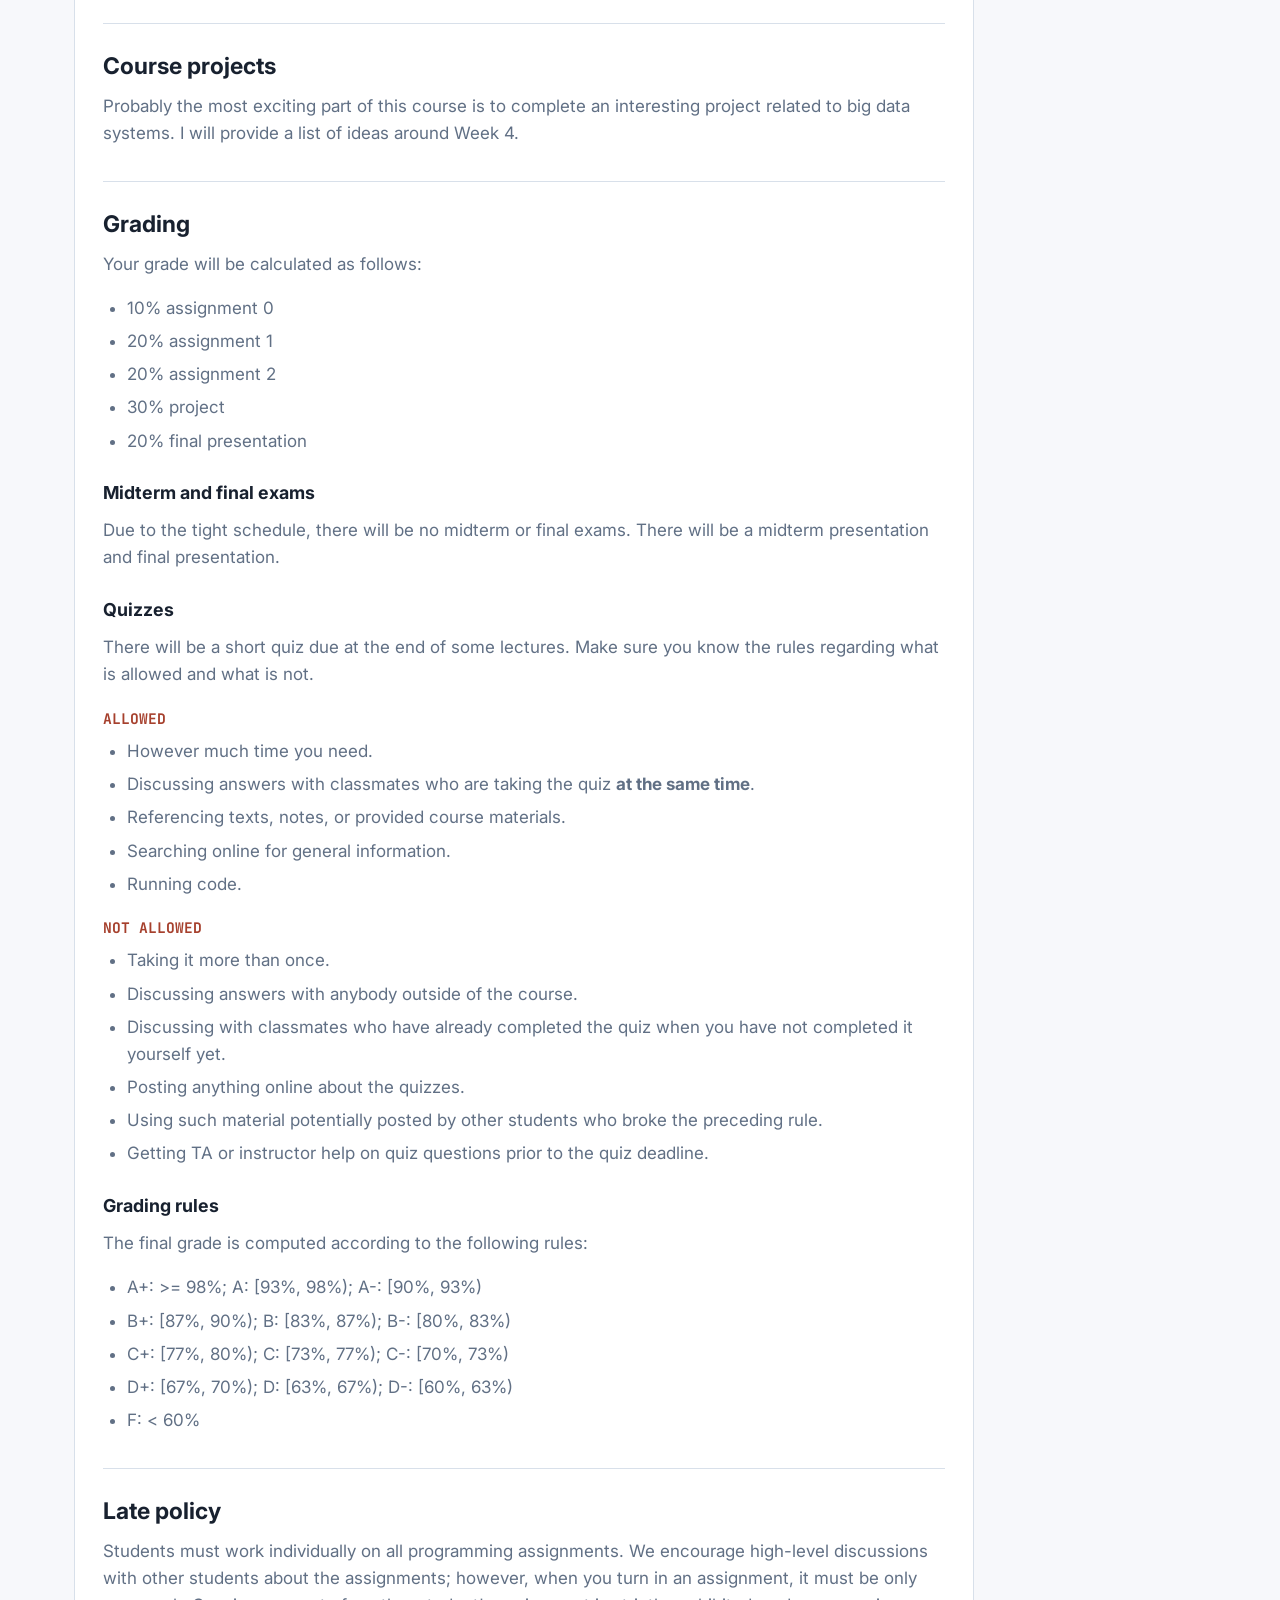
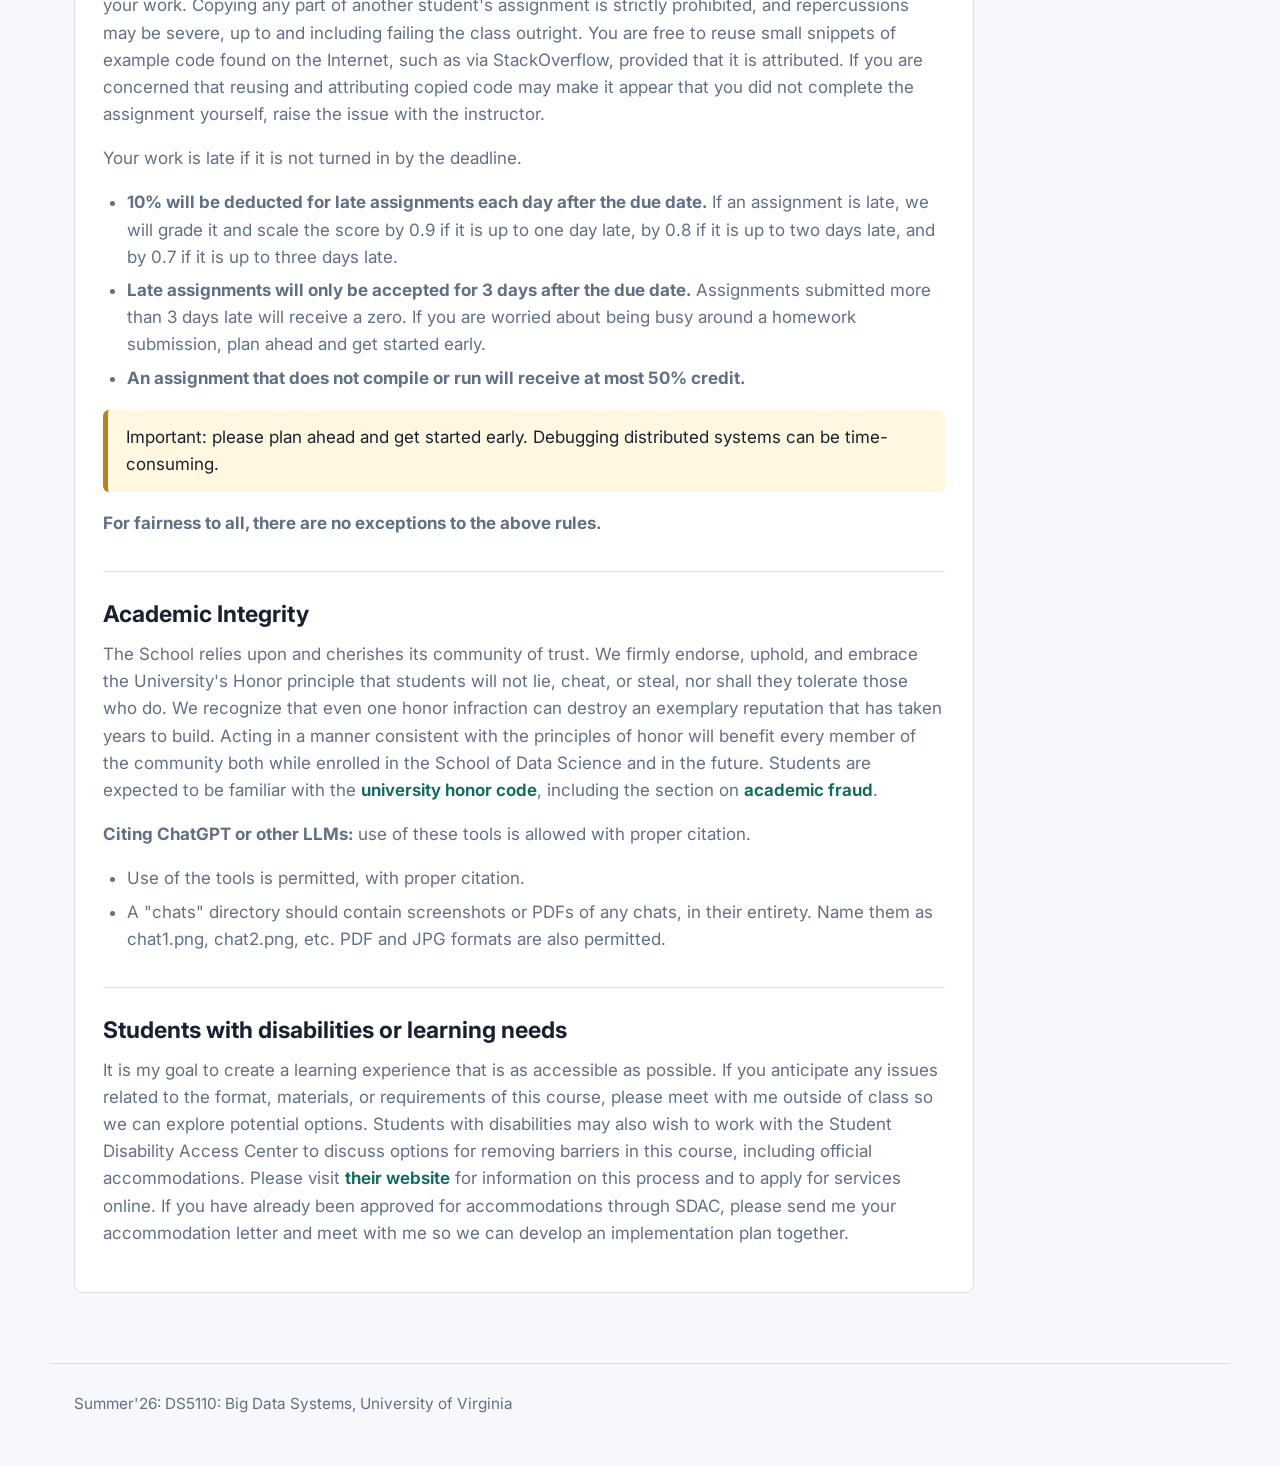
==== commit f76ef7ae: "proj posted" ====
--- a/index.html
+++ b/index.html
@@ -160,6 +160,6 @@
     <p>Summer'26: DS5110: Big Data Systems, University of Virginia</p>
   </footer>
 
-  <script src="app.js?v=20260513-2"></script>
+  <script src="app.js?v=20260604-1"></script>
 </body>
 </html>
